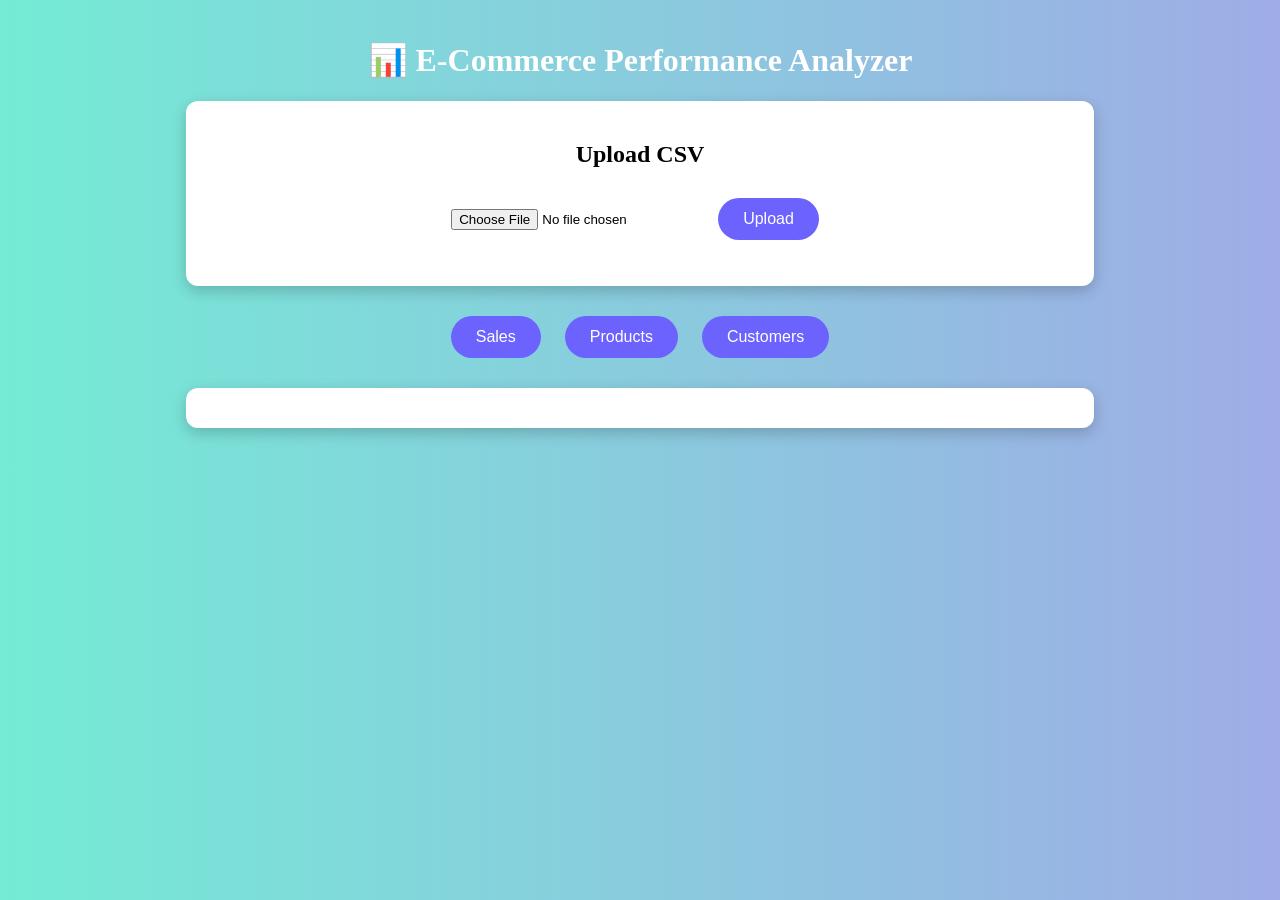
==== templates/index.html @ f98bd9b3 "initial project commit" ====
<!DOCTYPE html>
<html>
<head>
    <title>E-Commerce Analyzer</title>
    <link rel="stylesheet" href="/static/style.css">
</head>
<body>

<div class="container">

    <h1>📊 E-Commerce Performance Analyzer</h1>

    <!-- Upload -->
    <div class="card">
        <h2>Upload CSV</h2>
        <input type="file" id="file">
        <button onclick="uploadFile()">Upload</button>
        <p id="uploadStatus"></p>
    </div>

    <!-- Buttons -->
    <div class="buttons">
        <button onclick="getSales()">Sales</button>
        <button onclick="getProducts()">Products</button>
        <button onclick="getCustomers()">Customers</button>
    </div>

    <!-- Results -->
    <div id="result" class="card"></div>

</div>

<script>

function uploadFile() {
    let file = document.getElementById("file").files[0];

    let formData = new FormData();
    formData.append("file", file);

    fetch('/upload', { method: 'POST', body: formData })
    .then(res => res.json())
    .then(data => {
        document.getElementById("uploadStatus").innerText = data.message || data.error;
    });
}


function getSales() {
    fetch('/sales')
    .then(res => res.json())
    .then(data => {
        if(data.error) return alert(data.error);

        document.getElementById("result").innerHTML = `
            <h2>Sales Dashboard</h2>
            <div class="grid">
                <div class="box">💰 Total Sales<br>₹${data.total_sales}</div>
                <div class="box">🧾 Orders<br>${data.total_orders}</div>
            </div>
            <img src="${data.chart}">
        `;
    });
}


function getProducts() {
    fetch('/products')
    .then(res => res.json())
    .then(data => {
        if(data.error) return alert(data.error);

        let table = "<table><tr><th>Product</th><th>Sales</th></tr>";

        for (let key in data.products) {
            table += `<tr><td>${key}</td><td>₹${data.products[key]}</td></tr>`;
        }

        table += "</table>";

        document.getElementById("result").innerHTML = `
            <h2>Top Products</h2>
            ${table}
            <img src="${data.chart}">
        `;
    });
}


function getCustomers() {
    fetch('/customers')
    .then(res => res.json())
    .then(data => {
        if(data.error) return alert(data.error);

        let table = "<table><tr><th>Customer</th><th>Spending</th></tr>";

        for (let key in data.customers) {
            table += `<tr><td>${key}</td><td>₹${data.customers[key]}</td></tr>`;
        }

        table += "</table>";

        document.getElementById("result").innerHTML = `
            <h2>Top Customers</h2>
            ${table}
            <img src="${data.chart}">
        `;
    });
}

</script>

</body>
</html>
---- static/style.css ----
body {
  font-family: 'Segoe UI';
  background: linear-gradient(to right, #74ebd5, #9face6);
  margin: 0;
}

.container {
  text-align: center;
  padding: 20px;
}

h1 {
  color: white;
}

.card {
  background: white;
  margin: 20px auto;
  padding: 20px;
  width: 70%;
  border-radius: 12px;
  box-shadow: 0 5px 15px rgba(0,0,0,0.2);
}

.buttons {
  margin: 20px;
}

button {
  padding: 12px 25px;
  margin: 10px;
  background: #6c63ff;
  color: white;
  border: none;
  border-radius: 25px;
  cursor: pointer;
  font-size: 16px;
}

button:hover {
  background: #4834d4;
}

.grid {
  display: flex;
  justify-content: space-around;
  margin: 20px 0;
}

.box {
  background: #f1f2f6;
  padding: 20px;
  border-radius: 10px;
  width: 40%;
  font-size: 18px;
}

table {
  width: 100%;
  border-collapse: collapse;
}

table, th, td {
  border: 1px solid #ddd;
}

th {
  background: #6c63ff;
  color: white;
}

td {
  padding: 10px;
}

img {
  width: 100%;
  margin-top: 20px;
}
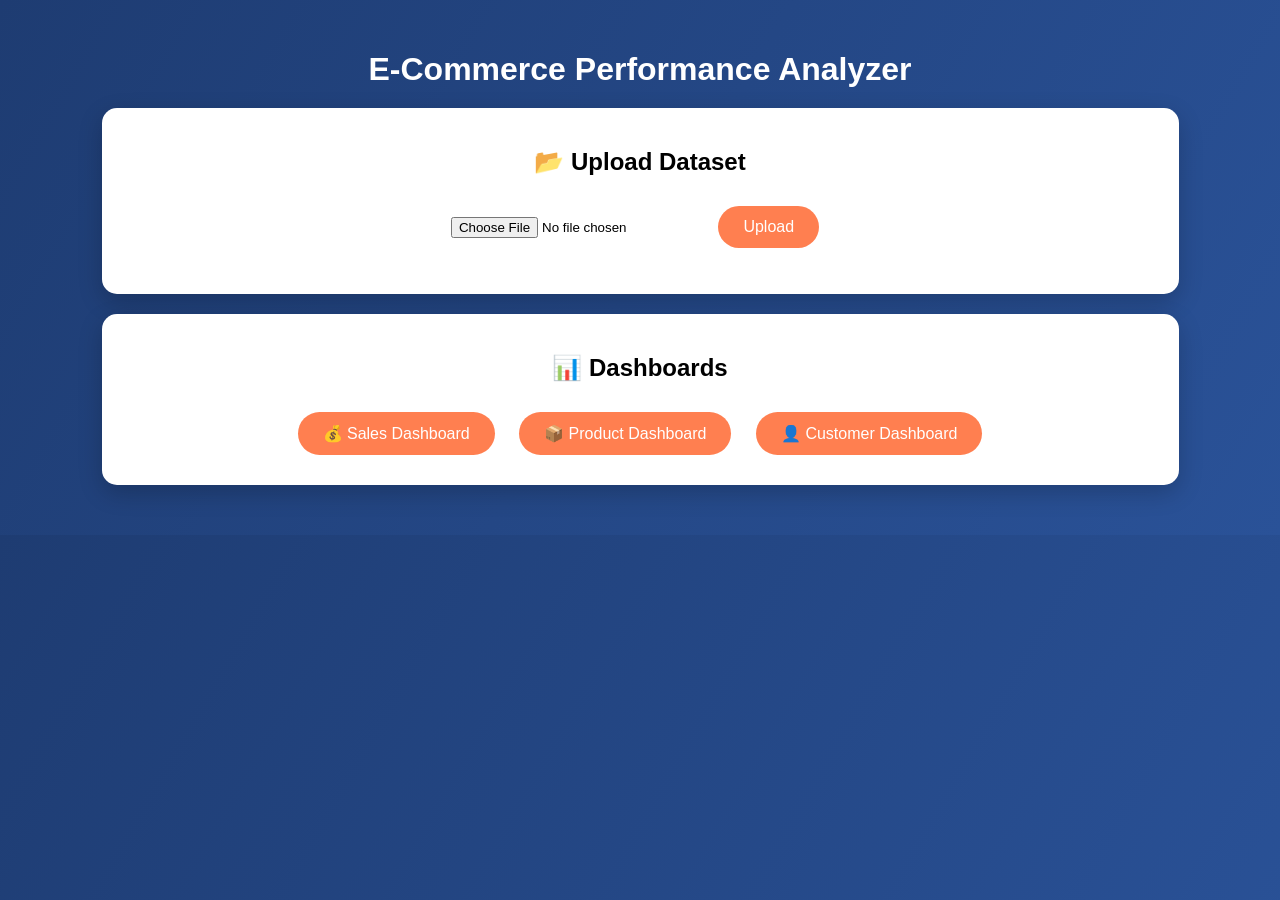
==== commit 732d63bd: "Initial commit - ecommerce analyzer project" ====
--- a/templates/index.html
+++ b/templates/index.html
@@ -8,107 +8,36 @@
 
 <div class="container">
 
-    <h1>📊 E-Commerce Performance Analyzer</h1>
+    <h1> E-Commerce Performance Analyzer</h1>
 
-    <!-- Upload -->
     <div class="card">
-        <h2>Upload CSV</h2>
+        <h2>📂 Upload Dataset</h2>
         <input type="file" id="file">
         <button onclick="uploadFile()">Upload</button>
-        <p id="uploadStatus"></p>
+        <p id="status"></p>
     </div>
 
-    <!-- Buttons -->
-    <div class="buttons">
-        <button onclick="getSales()">Sales</button>
-        <button onclick="getProducts()">Products</button>
-        <button onclick="getCustomers()">Customers</button>
+    <div class="card">
+        <h2>📊 Dashboards</h2>
+        <a href="/sales"><button>💰 Sales Dashboard</button></a>
+        <a href="/products"><button>📦 Product Dashboard</button></a>
+        <a href="/customers"><button>👤 Customer Dashboard</button></a>
     </div>
-
-    <!-- Results -->
-    <div id="result" class="card"></div>
 
 </div>
 
 <script>
-
 function uploadFile() {
     let file = document.getElementById("file").files[0];
-
     let formData = new FormData();
     formData.append("file", file);
 
     fetch('/upload', { method: 'POST', body: formData })
     .then(res => res.json())
     .then(data => {
-        document.getElementById("uploadStatus").innerText = data.message || data.error;
+        document.getElementById("status").innerText = data.message;
     });
 }
-
-
-function getSales() {
-    fetch('/sales')
-    .then(res => res.json())
-    .then(data => {
-        if(data.error) return alert(data.error);
-
-        document.getElementById("result").innerHTML = `
-            <h2>Sales Dashboard</h2>
-            <div class="grid">
-                <div class="box">💰 Total Sales<br>₹${data.total_sales}</div>
-                <div class="box">🧾 Orders<br>${data.total_orders}</div>
-            </div>
-            <img src="${data.chart}">
-        `;
-    });
-}
-
-
-function getProducts() {
-    fetch('/products')
-    .then(res => res.json())
-    .then(data => {
-        if(data.error) return alert(data.error);
-
-        let table = "<table><tr><th>Product</th><th>Sales</th></tr>";
-
-        for (let key in data.products) {
-            table += `<tr><td>${key}</td><td>₹${data.products[key]}</td></tr>`;
-        }
-
-        table += "</table>";
-
-        document.getElementById("result").innerHTML = `
-            <h2>Top Products</h2>
-            ${table}
-            <img src="${data.chart}">
-        `;
-    });
-}
-
-
-function getCustomers() {
-    fetch('/customers')
-    .then(res => res.json())
-    .then(data => {
-        if(data.error) return alert(data.error);
-
-        let table = "<table><tr><th>Customer</th><th>Spending</th></tr>";
-
-        for (let key in data.customers) {
-            table += `<tr><td>${key}</td><td>₹${data.customers[key]}</td></tr>`;
-        }
-
-        table += "</table>";
-
-        document.getElementById("result").innerHTML = `
-            <h2>Top Customers</h2>
-            ${table}
-            <img src="${data.chart}">
-        `;
-    });
-}
-
 </script>
 
 </body>
--- a/static/style.css
+++ b/static/style.css
@@ -1,79 +1,56 @@
 body {
-  font-family: 'Segoe UI';
-  background: linear-gradient(to right, #74ebd5, #9face6);
+  font-family: 'Segoe UI', sans-serif;
   margin: 0;
+  background: linear-gradient(120deg, #1e3c72, #2a5298);
+  color: white;
 }
 
 .container {
+  padding: 30px;
   text-align: center;
-  padding: 20px;
 }
 
 h1 {
-  color: white;
+  margin-bottom: 20px;
 }
 
 .card {
   background: white;
+  color: black;
+  padding: 20px;
   margin: 20px auto;
-  padding: 20px;
-  width: 70%;
-  border-radius: 12px;
-  box-shadow: 0 5px 15px rgba(0,0,0,0.2);
-}
-
-.buttons {
-  margin: 20px;
+  width: 85%;
+  border-radius: 15px;
+  box-shadow: 0px 8px 25px rgba(0,0,0,0.2);
+  overflow-x: auto;
 }
 
 button {
   padding: 12px 25px;
   margin: 10px;
-  background: #6c63ff;
-  color: white;
   border: none;
   border-radius: 25px;
+  background: #ff7f50;
+  color: white;
+  font-size: 16px;
   cursor: pointer;
-  font-size: 16px;
 }
 
 button:hover {
-  background: #4834d4;
+  background: #ff5722;
 }
 
 .grid {
   display: flex;
   justify-content: space-around;
-  margin: 20px 0;
+  flex-wrap: wrap;
 }
 
 .box {
   background: #f1f2f6;
   padding: 20px;
-  border-radius: 10px;
+  border-radius: 12px;
   width: 40%;
+  margin: 10px;
   font-size: 18px;
-}
-
-table {
-  width: 100%;
-  border-collapse: collapse;
-}
-
-table, th, td {
-  border: 1px solid #ddd;
-}
-
-th {
-  background: #6c63ff;
-  color: white;
-}
-
-td {
-  padding: 10px;
-}
-
-img {
-  width: 100%;
-  margin-top: 20px;
 }
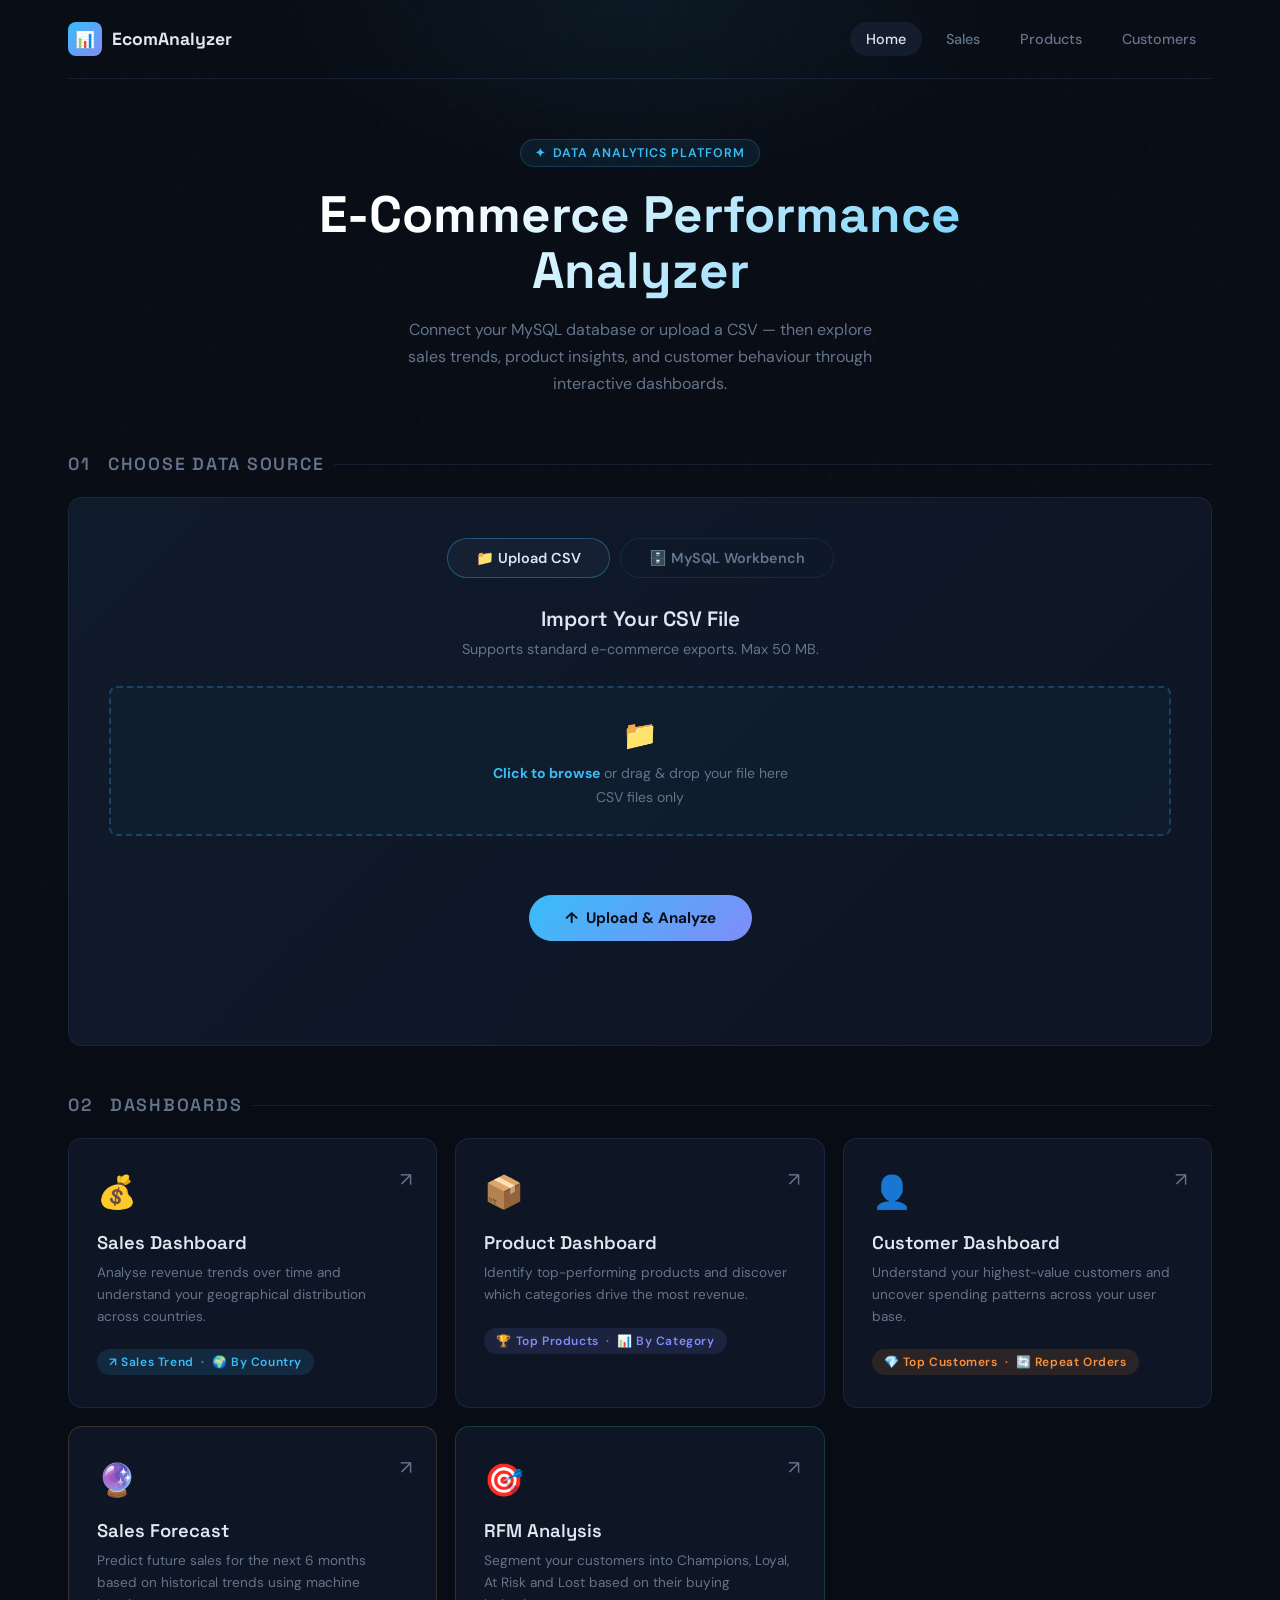
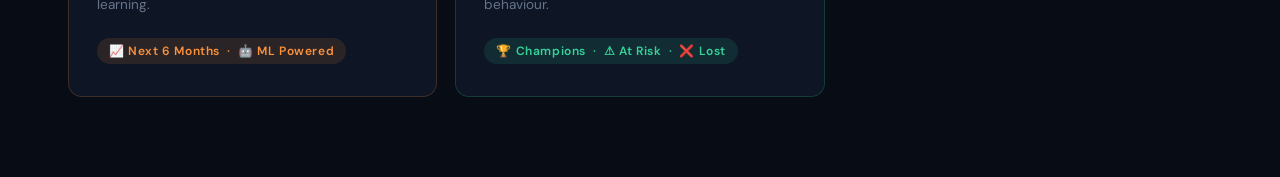
==== commit e849fc43: "latest  commit for ecommerce analyzer" ====
--- a/templates/index.html
+++ b/templates/index.html
@@ -1,43 +1,306 @@
 <!DOCTYPE html>
-<html>
+<html lang="en">
 <head>
-    <title>E-Commerce Analyzer</title>
-    <link rel="stylesheet" href="/static/style.css">
+  <meta charset="UTF-8" />
+  <meta name="viewport" content="width=device-width, initial-scale=1.0" />
+  <title>E-Commerce Performance Analyzer</title>
+  <link rel="stylesheet" href="/static/style.css" />
+  <style>
+    /* ── Source Toggle ── */
+    .source-toggle {
+      display: flex;
+      gap: 10px;
+      justify-content: center;
+      margin-bottom: 28px;
+    }
+    .toggle-btn {
+      padding: 10px 28px;
+      border-radius: 30px;
+      border: 1px solid var(--border);
+      background: transparent;
+      color: var(--muted);
+      font-family: var(--font-body);
+      font-size: .9rem;
+      font-weight: 600;
+      cursor: pointer;
+      transition: all .25s;
+    }
+    .toggle-btn.active {
+      background: var(--surface2);
+      color: var(--text);
+      border-color: rgba(56,189,248,.35);
+    }
+
+    /* ── MySQL form ── */
+    .mysql-form {
+      display: grid;
+      grid-template-columns: 1fr 1fr;
+      gap: 14px;
+      text-align: left;
+      margin-bottom: 20px;
+    }
+    .mysql-form .full { grid-column: 1 / -1; }
+    .mysql-form label {
+      display: block;
+      font-size: .78rem;
+      color: var(--muted);
+      font-weight: 600;
+      letter-spacing: .06em;
+      text-transform: uppercase;
+      margin-bottom: 6px;
+    }
+    .mysql-form input {
+      width: 100%;
+      padding: 11px 14px;
+      background: var(--surface2);
+      border: 1px solid var(--border);
+      border-radius: var(--radius-sm);
+      color: var(--text);
+      font-family: var(--font-body);
+      font-size: .9rem;
+      outline: none;
+      transition: border-color .2s;
+    }
+    .mysql-form input:focus { border-color: var(--accent); }
+    .mysql-form input::placeholder { color: var(--muted); }
+  </style>
 </head>
 <body>
 
-<div class="container">
-
-    <h1> E-Commerce Performance Analyzer</h1>
-
-    <div class="card">
-        <h2>📂 Upload Dataset</h2>
-        <input type="file" id="file">
-        <button onclick="uploadFile()">Upload</button>
-        <p id="status"></p>
-    </div>
-
-    <div class="card">
-        <h2>📊 Dashboards</h2>
-        <a href="/sales"><button>💰 Sales Dashboard</button></a>
-        <a href="/products"><button>📦 Product Dashboard</button></a>
-        <a href="/customers"><button>👤 Customer Dashboard</button></a>
-    </div>
+<div class="glow-top"></div>
+
+<div class="page-wrapper">
+
+  <!-- NAV -->
+  <nav class="topnav">
+    <a href="/" class="brand">
+      <div class="brand-icon">📊</div>
+      EcomAnalyzer
+    </a>
+    <div class="nav-links">
+      <a href="/" class="active">Home</a>
+      <a href="/sales">Sales</a>
+      <a href="/products">Products</a>
+      <a href="/customers">Customers</a>
+    </div>
+  </nav>
+
+  <!-- HERO -->
+  <div class="hero">
+    <div class="eyebrow">
+      <span>✦</span> Data Analytics Platform
+    </div>
+    <h1>E-Commerce Performance<br>Analyzer</h1>
+    <p>Connect your MySQL database or upload a CSV — then explore sales trends, product insights, and customer behaviour through interactive dashboards.</p>
+  </div>
+
+  <!-- DATA SOURCE SECTION -->
+  <p class="section-title">01 &nbsp; Choose Data Source</p>
+
+  <div class="upload-card">
+
+    <!-- Toggle buttons -->
+    <div class="source-toggle">
+      <button class="toggle-btn active" id="btn-csv"   onclick="showSource('csv')">📁 Upload CSV</button>
+      <button class="toggle-btn"        id="btn-mysql" onclick="showSource('mysql')">🗄️ MySQL Workbench</button>
+    </div>
+
+    <!-- ── CSV Panel ── -->
+    <div id="panel-csv">
+      <h2>Import Your CSV File</h2>
+      <p>Supports standard e-commerce exports. Max 50 MB.</p>
+
+      <div class="file-area" id="file-area">
+        <input type="file" id="file" accept=".csv" onchange="showFileName(this)" />
+        <div class="file-area-inner">
+          <div class="file-icon">📁</div>
+          <p><strong>Click to browse</strong> or drag &amp; drop your file here</p>
+          <p style="margin-top:6px;">CSV files only</p>
+        </div>
+      </div>
+      <div id="file-name"></div>
+      <br>
+      <button class="btn-upload" onclick="uploadCSV()">
+        <span>↑</span> Upload &amp; Analyze
+      </button>
+    </div>
+
+    <!-- ── MySQL Panel ── -->
+    <div id="panel-mysql" style="display:none;">
+      <h2>Connect MySQL Database</h2>
+      <p>Enter your MySQL Workbench connection details below.</p>
+
+      <div class="mysql-form">
+        <div>
+          <label>Host</label>
+          <input id="db-host" type="text" placeholder="localhost" value="localhost" />
+        </div>
+        <div>
+          <label>Port</label>
+          <input id="db-port" type="number" placeholder="3306" value="3306" />
+        </div>
+        <div>
+          <label>Username</label>
+          <input id="db-user" type="text" placeholder="root" />
+        </div>
+        <div>
+          <label>Password</label>
+          <input id="db-password" type="password" placeholder="••••••••" />
+        </div>
+        <div>
+          <label>Database Name</label>
+          <input id="db-name" type="text" placeholder="ecommerce_db" />
+        </div>
+        <div>
+          <label>Table Name</label>
+          <input id="db-table" type="text" placeholder="orders" />
+        </div>
+      </div>
+
+      <button class="btn-upload" onclick="connectMySQL()">
+        <span>🔌</span> Connect &amp; Load
+      </button>
+    </div>
+
+    <!-- Shared status message -->
+    <p id="status"></p>
+
+  </div>
+
+  <!-- DASHBOARDS -->
+  <p class="section-title">02 &nbsp; Dashboards</p>
+
+  <div class="dash-grid">
+
+    <a href="/sales" class="dash-card sales">
+      <span class="card-arrow">↗</span>
+      <span class="card-icon">💰</span>
+      <h3>Sales Dashboard</h3>
+      <p>Analyse revenue trends over time and understand your geographical distribution across countries.</p>
+      <span class="card-tag">↗ Sales Trend &nbsp;·&nbsp; 🌍 By Country</span>
+    </a>
+
+    <a href="/products" class="dash-card products">
+      <span class="card-arrow">↗</span>
+      <span class="card-icon">📦</span>
+      <h3>Product Dashboard</h3>
+      <p>Identify top-performing products and discover which categories drive the most revenue.</p>
+      <span class="card-tag">🏆 Top Products &nbsp;·&nbsp; 📊 By Category</span>
+    </a>
+
+    <a href="/customers" class="dash-card customers">
+      <span class="card-arrow">↗</span>
+      <span class="card-icon">👤</span>
+      <h3>Customer Dashboard</h3>
+      <p>Understand your highest-value customers and uncover spending patterns across your user base.</p>
+      <span class="card-tag">💎 Top Customers &nbsp;·&nbsp; 🔄 Repeat Orders</span>
+    </a>
+
+    <a href="/forecast" class="dash-card" style="border-color:rgba(251,146,60,.2);">
+      <span class="card-arrow">↗</span>
+      <span class="card-icon">🔮</span>
+      <h3>Sales Forecast</h3>
+      <p>Predict future sales for the next 6 months based on historical trends using machine learning.</p>
+      <span class="card-tag" style="background:rgba(251,146,60,.12);color:#fb923c;">
+        📈 Next 6 Months &nbsp;·&nbsp; 🤖 ML Powered
+      </span>
+    </a>
+
+    <a href="/rfm" class="dash-card" style="border-color:rgba(52,211,153,.2);">
+      <span class="card-arrow">↗</span>
+      <span class="card-icon">🎯</span>
+      <h3>RFM Analysis</h3>
+      <p>Segment your customers into Champions, Loyal, At Risk and Lost based on their buying behaviour.</p>
+      <span class="card-tag" style="background:rgba(52,211,153,.12);color:#34d399;">
+        🏆 Champions &nbsp;·&nbsp; ⚠ At Risk &nbsp;·&nbsp; ❌ Lost
+      </span>
+    </a>
+
+  </div>
 
 </div>
 
 <script>
-function uploadFile() {
-    let file = document.getElementById("file").files[0];
-    let formData = new FormData();
-    formData.append("file", file);
-
-    fetch('/upload', { method: 'POST', body: formData })
-    .then(res => res.json())
-    .then(data => {
-        document.getElementById("status").innerText = data.message;
-    });
-}
+  /* ── Toggle between CSV and MySQL panels ── */
+  function showSource(source) {
+    const isCSV = source === 'csv';
+    document.getElementById('panel-csv').style.display   = isCSV ? 'block' : 'none';
+    document.getElementById('panel-mysql').style.display = isCSV ? 'none'  : 'block';
+    document.getElementById('btn-csv').classList.toggle('active',   isCSV);
+    document.getElementById('btn-mysql').classList.toggle('active', !isCSV);
+    document.getElementById('status').textContent = '';
+  }
+
+  /* ── CSV upload (unchanged logic) ── */
+  function showFileName(input) {
+    const el = document.getElementById('file-name');
+    if (input.files && input.files[0]) {
+      el.textContent = '✔ ' + input.files[0].name + ' selected';
+    }
+  }
+
+  async function uploadCSV() {
+    const file   = document.getElementById('file').files[0];
+    const status = document.getElementById('status');
+
+    if (!file) {
+      status.style.color = '#fb923c';
+      status.textContent = '⚠ Please select a CSV file first.';
+      return;
+    }
+
+    status.style.color   = '#64748b';
+    status.textContent   = '⏳ Uploading…';
+
+    const formData = new FormData();
+    formData.append('file', file);
+
+    try {
+      const res  = await fetch('/upload', { method: 'POST', body: formData });
+      const data = await res.json();
+      status.style.color = '#34d399';
+      status.textContent = data.message;
+    } catch (e) {
+      status.style.color = '#f87171';
+      status.textContent = '✖ Upload failed. Please try again.';
+    }
+  }
+
+  /* ── MySQL connect ── */
+  async function connectMySQL() {
+    const status = document.getElementById('status');
+    status.style.color = '#64748b';
+    status.textContent = '⏳ Connecting to MySQL…';
+
+    const payload = {
+      host:     document.getElementById('db-host').value,
+      port:     document.getElementById('db-port').value,
+      user:     document.getElementById('db-user').value,
+      password: document.getElementById('db-password').value,
+      database: document.getElementById('db-name').value,
+      table:    document.getElementById('db-table').value,
+    };
+
+    try {
+      const res  = await fetch('/connect_mysql', {
+        method: 'POST',
+        headers: { 'Content-Type': 'application/json' },
+        body: JSON.stringify(payload)
+      });
+      const data = await res.json();
+      status.style.color = data.message.startsWith('✅') ? '#34d399' : '#f87171';
+      status.textContent = data.message;
+    } catch (e) {
+      status.style.color = '#f87171';
+      status.textContent = '✖ Connection failed. Please check your details.';
+    }
+  }
+
+  /* ── Drag-and-drop highlight ── */
+  const area = document.getElementById('file-area');
+  area.addEventListener('dragover',  e => { e.preventDefault(); area.style.borderColor = 'var(--accent)'; });
+  area.addEventListener('dragleave', () => { area.style.borderColor = ''; });
+  area.addEventListener('drop',      () => { area.style.borderColor = ''; });
 </script>
 
 </body>
--- a/static/style.css
+++ b/static/style.css
@@ -1,56 +1,466 @@
+@import url('https://fonts.googleapis.com/css2?family=DM+Sans:wght@300;400;500;600;700&family=Space+Grotesk:wght@400;500;600;700&display=swap');
+
+/* ─── RESET & BASE ─────────────────────────── */
+*, *::before, *::after { box-sizing: border-box; margin: 0; padding: 0; }
+
+:root {
+  --bg:        #080c14;
+  --surface:   #0e1524;
+  --surface2:  #141d2e;
+  --border:    rgba(100,160,255,.12);
+  --accent:    #38bdf8;
+  --accent2:   #818cf8;
+  --accent3:   #fb923c;
+  --text:      #e2e8f0;
+  --muted:     #64748b;
+  --success:   #34d399;
+  --font-head: 'Space Grotesk', sans-serif;
+  --font-body: 'DM Sans', sans-serif;
+  --radius:    14px;
+  --radius-sm: 8px;
+  --shadow:    0 20px 60px rgba(0,0,0,.5);
+}
+
+html { scroll-behavior: smooth; }
+
 body {
-  font-family: 'Segoe UI', sans-serif;
-  margin: 0;
-  background: linear-gradient(120deg, #1e3c72, #2a5298);
-  color: white;
-}
-
-.container {
-  padding: 30px;
+  font-family: var(--font-body);
+  background: var(--bg);
+  color: var(--text);
+  min-height: 100vh;
+  overflow-x: hidden;
+}
+
+/* ─── NOISE OVERLAY ─────────────────────────── */
+body::before {
+  content: '';
+  position: fixed;
+  inset: 0;
+  background-image: url("data:image/svg+xml,%3Csvg viewBox='0 0 200 200' xmlns='http://www.w3.org/2000/svg'%3E%3Cfilter id='n'%3E%3CfeTurbulence type='fractalNoise' baseFrequency='.65' numOctaves='3' stitchTiles='stitch'/%3E%3C/filter%3E%3Crect width='100%25' height='100%25' filter='url(%23n)' opacity='.04'/%3E%3C/svg%3E");
+  pointer-events: none;
+  z-index: 0;
+  opacity: .5;
+}
+
+/* ─── AMBIENT GLOW ─────────────────────────── */
+.glow-top {
+  position: fixed;
+  top: -200px; left: 50%;
+  transform: translateX(-50%);
+  width: 800px; height: 400px;
+  background: radial-gradient(ellipse, rgba(56,189,248,.07) 0%, transparent 70%);
+  pointer-events: none;
+  z-index: 0;
+}
+
+/* ─── LAYOUT ─────────────────────────── */
+.page-wrapper {
+  position: relative;
+  z-index: 1;
+  max-width: 1200px;
+  margin: 0 auto;
+  padding: 0 28px 80px;
+}
+
+/* ─── TOP NAV ─────────────────────────── */
+.topnav {
+  display: flex;
+  align-items: center;
+  justify-content: space-between;
+  padding: 22px 0;
+  border-bottom: 1px solid var(--border);
+  margin-bottom: 60px;
+}
+
+.brand {
+  display: flex;
+  align-items: center;
+  gap: 10px;
+  font-family: var(--font-head);
+  font-weight: 700;
+  font-size: 1.1rem;
+  color: var(--text);
+  text-decoration: none;
+}
+
+.brand-icon {
+  width: 34px; height: 34px;
+  background: linear-gradient(135deg, var(--accent), var(--accent2));
+  border-radius: 8px;
+  display: grid;
+  place-items: center;
+  font-size: 16px;
+}
+
+.nav-links { display: flex; gap: 8px; }
+
+.nav-links a {
+  color: var(--muted);
+  text-decoration: none;
+  font-size: .9rem;
+  font-weight: 500;
+  padding: 8px 16px;
+  border-radius: 30px;
+  transition: all .25s;
+}
+
+.nav-links a:hover,
+.nav-links a.active {
+  color: var(--text);
+  background: var(--surface2);
+}
+
+/* ─── PAGE HERO ─────────────────────────── */
+.hero {
   text-align: center;
-}
-
-h1 {
+  margin-bottom: 56px;
+}
+
+.hero .eyebrow {
+  display: inline-flex;
+  align-items: center;
+  gap: 7px;
+  background: rgba(56,189,248,.08);
+  border: 1px solid rgba(56,189,248,.2);
+  color: var(--accent);
+  font-size: .78rem;
+  font-weight: 600;
+  letter-spacing: .08em;
+  text-transform: uppercase;
+  padding: 5px 14px;
+  border-radius: 30px;
   margin-bottom: 20px;
 }
 
-.card {
-  background: white;
-  color: black;
-  padding: 20px;
-  margin: 20px auto;
-  width: 85%;
-  border-radius: 15px;
-  box-shadow: 0px 8px 25px rgba(0,0,0,0.2);
+.hero h1 {
+  font-family: var(--font-head);
+  font-size: clamp(2rem, 5vw, 3.2rem);
+  font-weight: 700;
+  line-height: 1.1;
+  background: linear-gradient(135deg, #fff 30%, var(--accent) 100%);
+  -webkit-background-clip: text;
+  -webkit-text-fill-color: transparent;
+  background-clip: text;
+  margin-bottom: 16px;
+}
+
+.hero p {
+  color: var(--muted);
+  font-size: 1rem;
+  max-width: 500px;
+  margin: 0 auto;
+  line-height: 1.7;
+}
+
+/* ─── SECTION HEADING ─────────────────────────── */
+.section-title {
+  font-family: var(--font-head);
+  font-size: 1.1rem;
+  font-weight: 600;
+  color: var(--muted);
+  text-transform: uppercase;
+  letter-spacing: .1em;
+  margin-bottom: 22px;
+  display: flex;
+  align-items: center;
+  gap: 10px;
+}
+.section-title::after {
+  content: '';
+  flex: 1;
+  height: 1px;
+  background: var(--border);
+}
+
+/* ─── UPLOAD CARD ─────────────────────────── */
+.upload-card {
+  background: var(--surface);
+  border: 1px solid var(--border);
+  border-radius: var(--radius);
+  padding: 40px;
+  text-align: center;
+  margin-bottom: 48px;
+  position: relative;
+  overflow: hidden;
+  transition: border-color .3s;
+}
+.upload-card::before {
+  content: '';
+  position: absolute;
+  inset: 0;
+  background: linear-gradient(135deg, rgba(56,189,248,.03), transparent);
+  pointer-events: none;
+}
+.upload-card:hover { border-color: rgba(56,189,248,.3); }
+
+.upload-icon {
+  font-size: 2.5rem;
+  margin-bottom: 16px;
+  display: block;
+}
+
+.upload-card h2 {
+  font-family: var(--font-head);
+  font-size: 1.3rem;
+  font-weight: 600;
+  margin-bottom: 8px;
+}
+
+.upload-card p {
+  color: var(--muted);
+  font-size: .9rem;
+  margin-bottom: 28px;
+}
+
+/* File input area */
+.file-area {
+  border: 2px dashed rgba(56,189,248,.25);
+  border-radius: var(--radius-sm);
+  padding: 28px 20px;
+  cursor: pointer;
+  transition: all .25s;
+  position: relative;
+  margin-bottom: 20px;
+  background: rgba(56,189,248,.03);
+}
+.file-area:hover {
+  border-color: var(--accent);
+  background: rgba(56,189,248,.06);
+}
+.file-area input[type="file"] {
+  position: absolute;
+  inset: 0;
+  opacity: 0;
+  cursor: pointer;
+  width: 100%;
+}
+.file-area-inner { pointer-events: none; }
+.file-area-inner .file-icon { font-size: 1.8rem; margin-bottom: 10px; }
+.file-area-inner p { color: var(--muted); font-size: .88rem; margin: 0; }
+.file-area-inner p strong { color: var(--accent); }
+#file-name {
+  margin-top: 12px;
+  color: var(--success);
+  font-size: .85rem;
+  min-height: 18px;
+}
+
+/* Upload button */
+.btn-upload {
+  padding: 13px 36px;
+  background: linear-gradient(135deg, var(--accent), var(--accent2));
+  border: none;
+  border-radius: 30px;
+  color: #080c14;
+  font-family: var(--font-body);
+  font-weight: 700;
+  font-size: .95rem;
+  cursor: pointer;
+  transition: all .25s;
+  display: inline-flex;
+  align-items: center;
+  gap: 8px;
+}
+.btn-upload:hover {
+  transform: translateY(-2px);
+  box-shadow: 0 8px 30px rgba(56,189,248,.35);
+}
+.btn-upload:active { transform: translateY(0); }
+
+#status {
+  margin-top: 16px;
+  font-size: .88rem;
+  min-height: 20px;
+  color: var(--success);
+  font-weight: 500;
+}
+
+/* ─── DASHBOARD CARDS ─────────────────────────── */
+.dash-grid {
+  display: grid;
+  grid-template-columns: repeat(3, 1fr);
+  gap: 18px;
+}
+
+.dash-card {
+  background: var(--surface);
+  border: 1px solid var(--border);
+  border-radius: var(--radius);
+  padding: 32px 28px;
+  text-decoration: none;
+  color: var(--text);
+  position: relative;
+  overflow: hidden;
+  transition: all .3s;
+  display: block;
+  cursor: pointer;
+}
+.dash-card::before {
+  content: '';
+  position: absolute;
+  inset: 0;
+  opacity: 0;
+  transition: opacity .3s;
+}
+.dash-card.sales::before    { background: linear-gradient(135deg, rgba(56,189,248,.08), transparent); }
+.dash-card.products::before { background: linear-gradient(135deg, rgba(129,140,248,.08), transparent); }
+.dash-card.customers::before{ background: linear-gradient(135deg, rgba(251,146,60,.08), transparent); }
+
+.dash-card:hover { transform: translateY(-4px); border-color: rgba(255,255,255,.15); }
+.dash-card:hover::before { opacity: 1; }
+
+.dash-card .card-icon {
+  font-size: 2rem;
+  margin-bottom: 18px;
+  display: block;
+}
+
+.dash-card h3 {
+  font-family: var(--font-head);
+  font-size: 1.15rem;
+  font-weight: 600;
+  margin-bottom: 8px;
+}
+
+.dash-card p {
+  color: var(--muted);
+  font-size: .85rem;
+  line-height: 1.6;
+  margin-bottom: 22px;
+}
+
+.card-tag {
+  display: inline-flex;
+  align-items: center;
+  gap: 5px;
+  font-size: .75rem;
+  font-weight: 600;
+  letter-spacing: .05em;
+  padding: 5px 12px;
+  border-radius: 20px;
+}
+.sales .card-tag    { background: rgba(56,189,248,.12); color: var(--accent); }
+.products .card-tag { background: rgba(129,140,248,.12); color: var(--accent2); }
+.customers .card-tag{ background: rgba(251,146,60,.12);  color: var(--accent3); }
+
+.card-arrow {
+  position: absolute;
+  top: 28px; right: 24px;
+  font-size: 1.2rem;
+  color: var(--muted);
+  transition: all .25s;
+}
+.dash-card:hover .card-arrow {
+  color: var(--text);
+  transform: translate(3px, -3px);
+}
+
+/* ─── DASHBOARD PAGES ─────────────────────────── */
+.db-header {
+  display: flex;
+  align-items: center;
+  gap: 16px;
+  margin-bottom: 48px;
+}
+
+.db-header a.back {
+  width: 38px; height: 38px;
+  border: 1px solid var(--border);
+  border-radius: 10px;
+  display: grid;
+  place-items: center;
+  color: var(--muted);
+  text-decoration: none;
+  font-size: 1.1rem;
+  transition: all .2s;
+  flex-shrink: 0;
+}
+.db-header a.back:hover { border-color: var(--accent); color: var(--accent); }
+
+.db-header h1 {
+  font-family: var(--font-head);
+  font-size: 1.8rem;
+  font-weight: 700;
+  background: linear-gradient(135deg, #fff 40%, var(--accent) 100%);
+  -webkit-background-clip: text;
+  -webkit-text-fill-color: transparent;
+  background-clip: text;
+}
+
+/* Stat row */
+.stat-row {
+  display: grid;
+  grid-template-columns: repeat(auto-fill, minmax(180px, 1fr));
+  gap: 14px;
+  margin-bottom: 32px;
+}
+
+.stat-box {
+  background: var(--surface);
+  border: 1px solid var(--border);
+  border-radius: var(--radius-sm);
+  padding: 22px 20px;
+}
+
+.stat-box .label {
+  font-size: .78rem;
+  color: var(--muted);
+  font-weight: 600;
+  letter-spacing: .06em;
+  text-transform: uppercase;
+  margin-bottom: 10px;
+}
+
+.stat-box .value {
+  font-family: var(--font-head);
+  font-size: 1.75rem;
+  font-weight: 700;
+  color: var(--accent);
+}
+
+/* Chart card */
+.chart-card {
+  background: var(--surface);
+  border: 1px solid var(--border);
+  border-radius: var(--radius);
+  padding: 28px 24px;
+  margin-bottom: 20px;
   overflow-x: auto;
 }
 
-button {
-  padding: 12px 25px;
-  margin: 10px;
-  border: none;
-  border-radius: 25px;
-  background: #ff7f50;
-  color: white;
-  font-size: 16px;
-  cursor: pointer;
-}
-
-button:hover {
-  background: #ff5722;
-}
-
-.grid {
+.chart-card h2 {
+  font-family: var(--font-head);
+  font-size: 1rem;
+  font-weight: 600;
+  color: var(--muted);
+  margin-bottom: 22px;
+  text-transform: uppercase;
+  letter-spacing: .07em;
+}
+
+/* ─── ERROR ─────────────────────────── */
+.error-page {
   display: flex;
-  justify-content: space-around;
-  flex-wrap: wrap;
-}
-
-.box {
-  background: #f1f2f6;
-  padding: 20px;
-  border-radius: 12px;
-  width: 40%;
-  margin: 10px;
-  font-size: 18px;
+  flex-direction: column;
+  align-items: center;
+  justify-content: center;
+  min-height: 60vh;
+  text-align: center;
+  gap: 16px;
+}
+.error-page .err-icon { font-size: 3rem; }
+.error-page h2 { font-family: var(--font-head); font-size: 1.5rem; }
+.error-page p { color: var(--muted); }
+.error-page a { color: var(--accent); text-decoration: none; font-weight: 600; }
+
+/* ─── RESPONSIVE ─────────────────────────── */
+@media (max-width: 768px) {
+  .dash-grid { grid-template-columns: 1fr; }
+  .topnav { flex-direction: column; gap: 14px; }
+  .hero h1 { font-size: 1.8rem; }
+}
+
+/* ─── PLOTLY FIX ─────────────────────────── */
+.js-plotly-plot .plotly .main-svg {
+  background: transparent !important;
 }
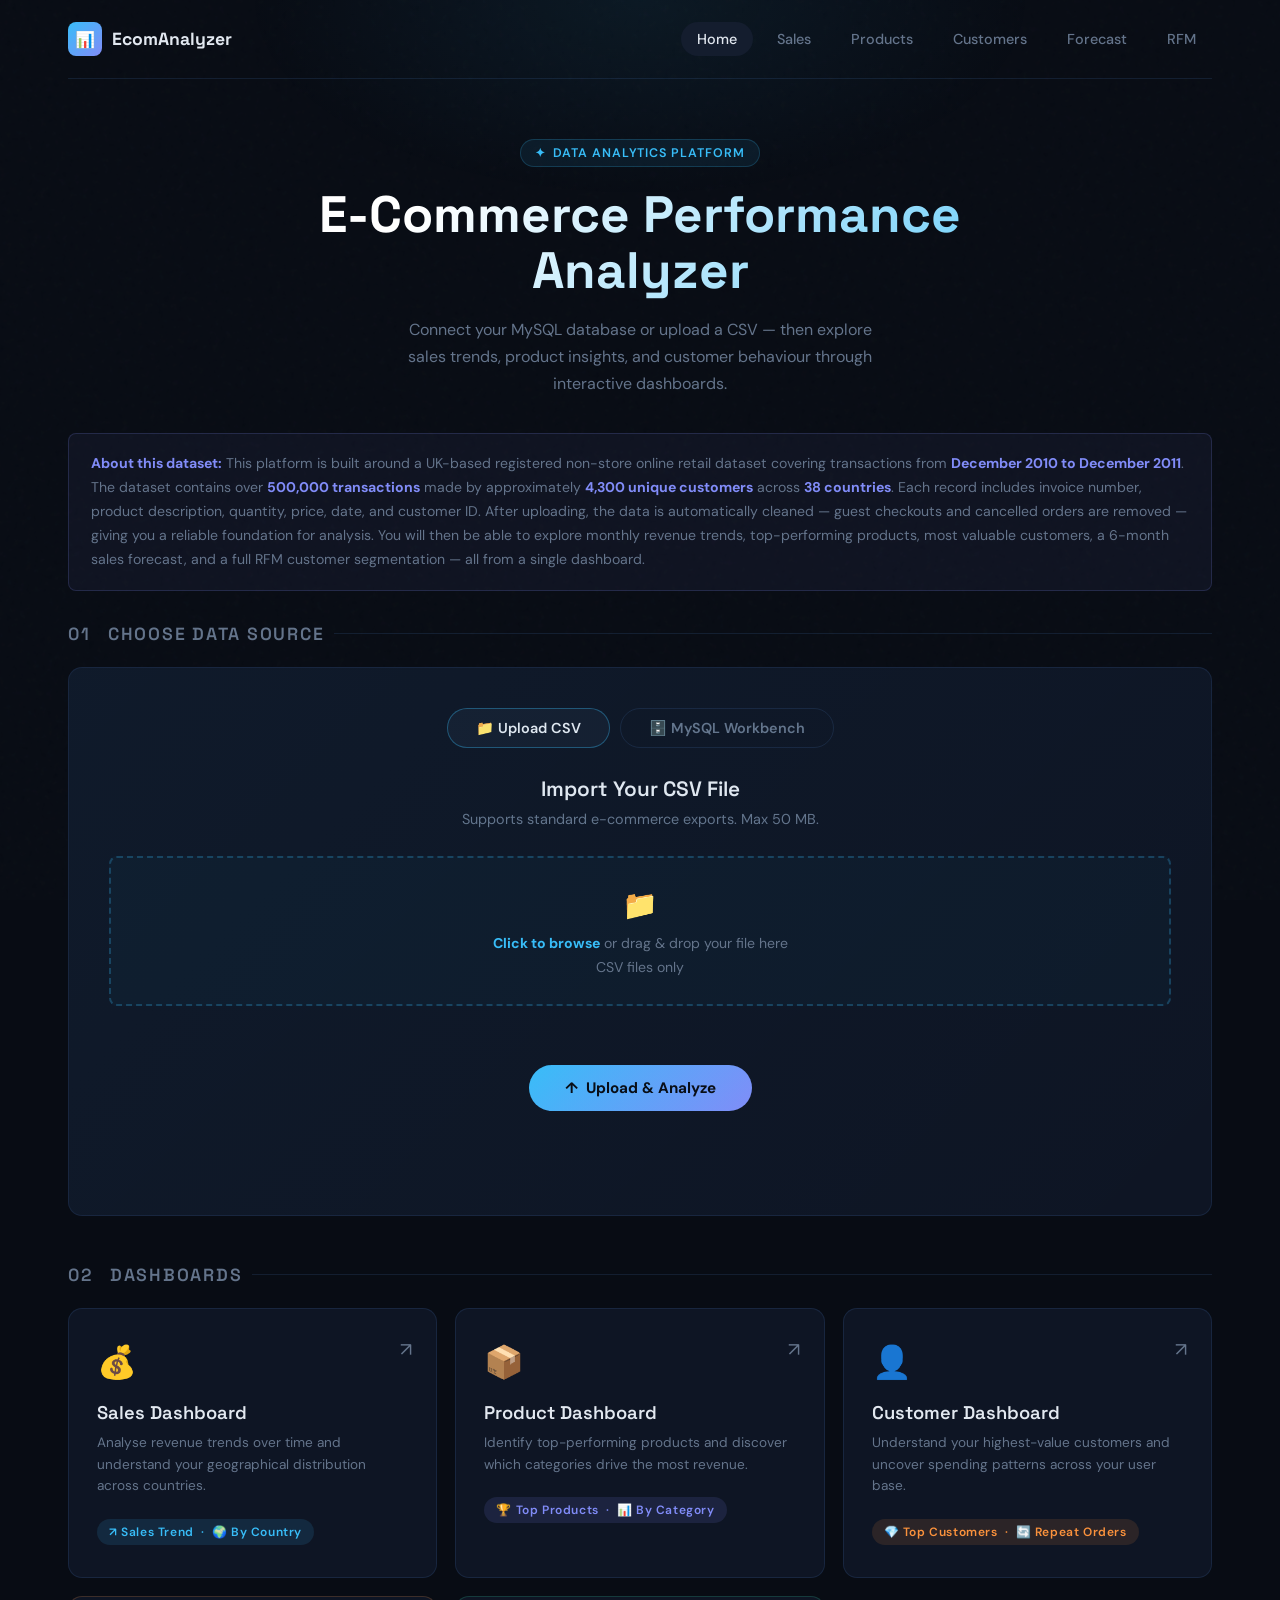
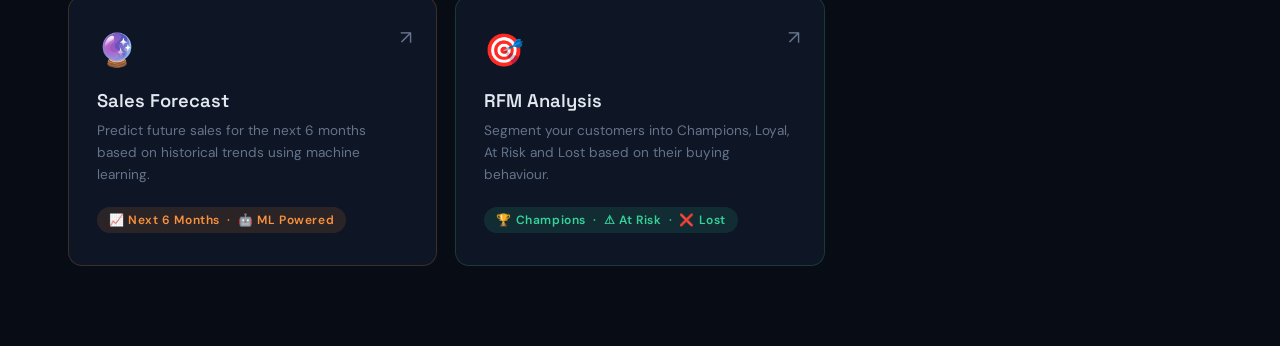
==== commit 83492233: "first commit" ====
--- a/templates/index.html
+++ b/templates/index.html
@@ -82,6 +82,8 @@
       <a href="/sales">Sales</a>
       <a href="/products">Products</a>
       <a href="/customers">Customers</a>
+      <a href="/forecast">Forecast</a>
+      <a href="/rfm">RFM</a>
     </div>
   </nav>
 
@@ -92,6 +94,13 @@
     </div>
     <h1>E-Commerce Performance<br>Analyzer</h1>
     <p>Connect your MySQL database or upload a CSV — then explore sales trends, product insights, and customer behaviour through interactive dashboards.</p>
+  </div>
+
+  <!-- DATASET INFO -->
+  <div class="dataset-info">
+    <p>
+      <strong>About this dataset:</strong> This platform is built around a UK-based registered non-store online retail dataset covering transactions from <strong>December 2010 to December 2011</strong>. The dataset contains over <strong>500,000 transactions</strong> made by approximately <strong>4,300 unique customers</strong> across <strong>38 countries</strong>. Each record includes invoice number, product description, quantity, price, date, and customer ID. After uploading, the data is automatically cleaned — guest checkouts and cancelled orders are removed — giving you a reliable foundation for analysis. You will then be able to explore monthly revenue trends, top-performing products, most valuable customers, a 6-month sales forecast, and a full RFM customer segmentation — all from a single dashboard.
+    </p>
   </div>
 
   <!-- DATA SOURCE SECTION -->
@@ -221,7 +230,6 @@
 </div>
 
 <script>
-  /* ── Toggle between CSV and MySQL panels ── */
   function showSource(source) {
     const isCSV = source === 'csv';
     document.getElementById('panel-csv').style.display   = isCSV ? 'block' : 'none';
@@ -231,7 +239,6 @@
     document.getElementById('status').textContent = '';
   }
 
-  /* ── CSV upload (unchanged logic) ── */
   function showFileName(input) {
     const el = document.getElementById('file-name');
     if (input.files && input.files[0]) {
@@ -249,8 +256,8 @@
       return;
     }
 
-    status.style.color   = '#64748b';
-    status.textContent   = '⏳ Uploading…';
+    status.style.color = '#64748b';
+    status.textContent = '⏳ Uploading…';
 
     const formData = new FormData();
     formData.append('file', file);
@@ -266,7 +273,6 @@
     }
   }
 
-  /* ── MySQL connect ── */
   async function connectMySQL() {
     const status = document.getElementById('status');
     status.style.color = '#64748b';
@@ -296,7 +302,6 @@
     }
   }
 
-  /* ── Drag-and-drop highlight ── */
   const area = document.getElementById('file-area');
   area.addEventListener('dragover',  e => { e.preventDefault(); area.style.borderColor = 'var(--accent)'; });
   area.addEventListener('dragleave', () => { area.style.borderColor = ''; });
--- a/static/style.css
+++ b/static/style.css
@@ -416,6 +416,16 @@
   font-size: 1.75rem;
   font-weight: 700;
   color: var(--accent);
+  margin-bottom: 8px;
+}
+
+/* ── KPI description text under value ── */
+.stat-box .kpi-desc {
+  font-size: .78rem;
+  color: var(--muted);
+  line-height: 1.5;
+  margin-top: 6px;
+  font-style: italic;
 }
 
 /* Chart card */
@@ -438,6 +448,65 @@
   letter-spacing: .07em;
 }
 
+/* ── Chart description ── */
+.chart-desc {
+  font-size: .85rem;
+  color: var(--muted);
+  font-style: italic;
+  margin-bottom: 24px;
+  line-height: 1.6;
+  padding-left: 2px;
+}
+
+/* ── Chart summary box ── */
+.chart-summary {
+  background: rgba(56,189,248,.05);
+  border: 1px solid rgba(56,189,248,.15);
+  border-left: 3px solid var(--accent);
+  border-radius: var(--radius-sm);
+  padding: 16px 18px;
+  margin-top: 16px;
+  margin-bottom: 8px;
+}
+
+.chart-summary .summary-title {
+  font-size: .75rem;
+  font-weight: 700;
+  letter-spacing: .08em;
+  text-transform: uppercase;
+  color: var(--accent);
+  margin-bottom: 8px;
+}
+
+.chart-summary p {
+  font-size: .88rem;
+  color: var(--text);
+  line-height: 1.7;
+  margin: 0;
+}
+
+/* ── Dataset info box ── */
+.dataset-info {
+  background: rgba(129,140,248,.06);
+  border: 1px solid rgba(129,140,248,.18);
+  border-radius: var(--radius-sm);
+  padding: 18px 22px;
+  margin-top: -20px;
+  margin-bottom: 32px;
+  text-align: left;
+}
+
+.dataset-info p {
+  font-size: .88rem;
+  color: var(--muted);
+  line-height: 1.7;
+  margin: 0;
+}
+
+.dataset-info p strong {
+  color: var(--accent2);
+}
+
 /* ─── ERROR ─────────────────────────── */
 .error-page {
   display: flex;
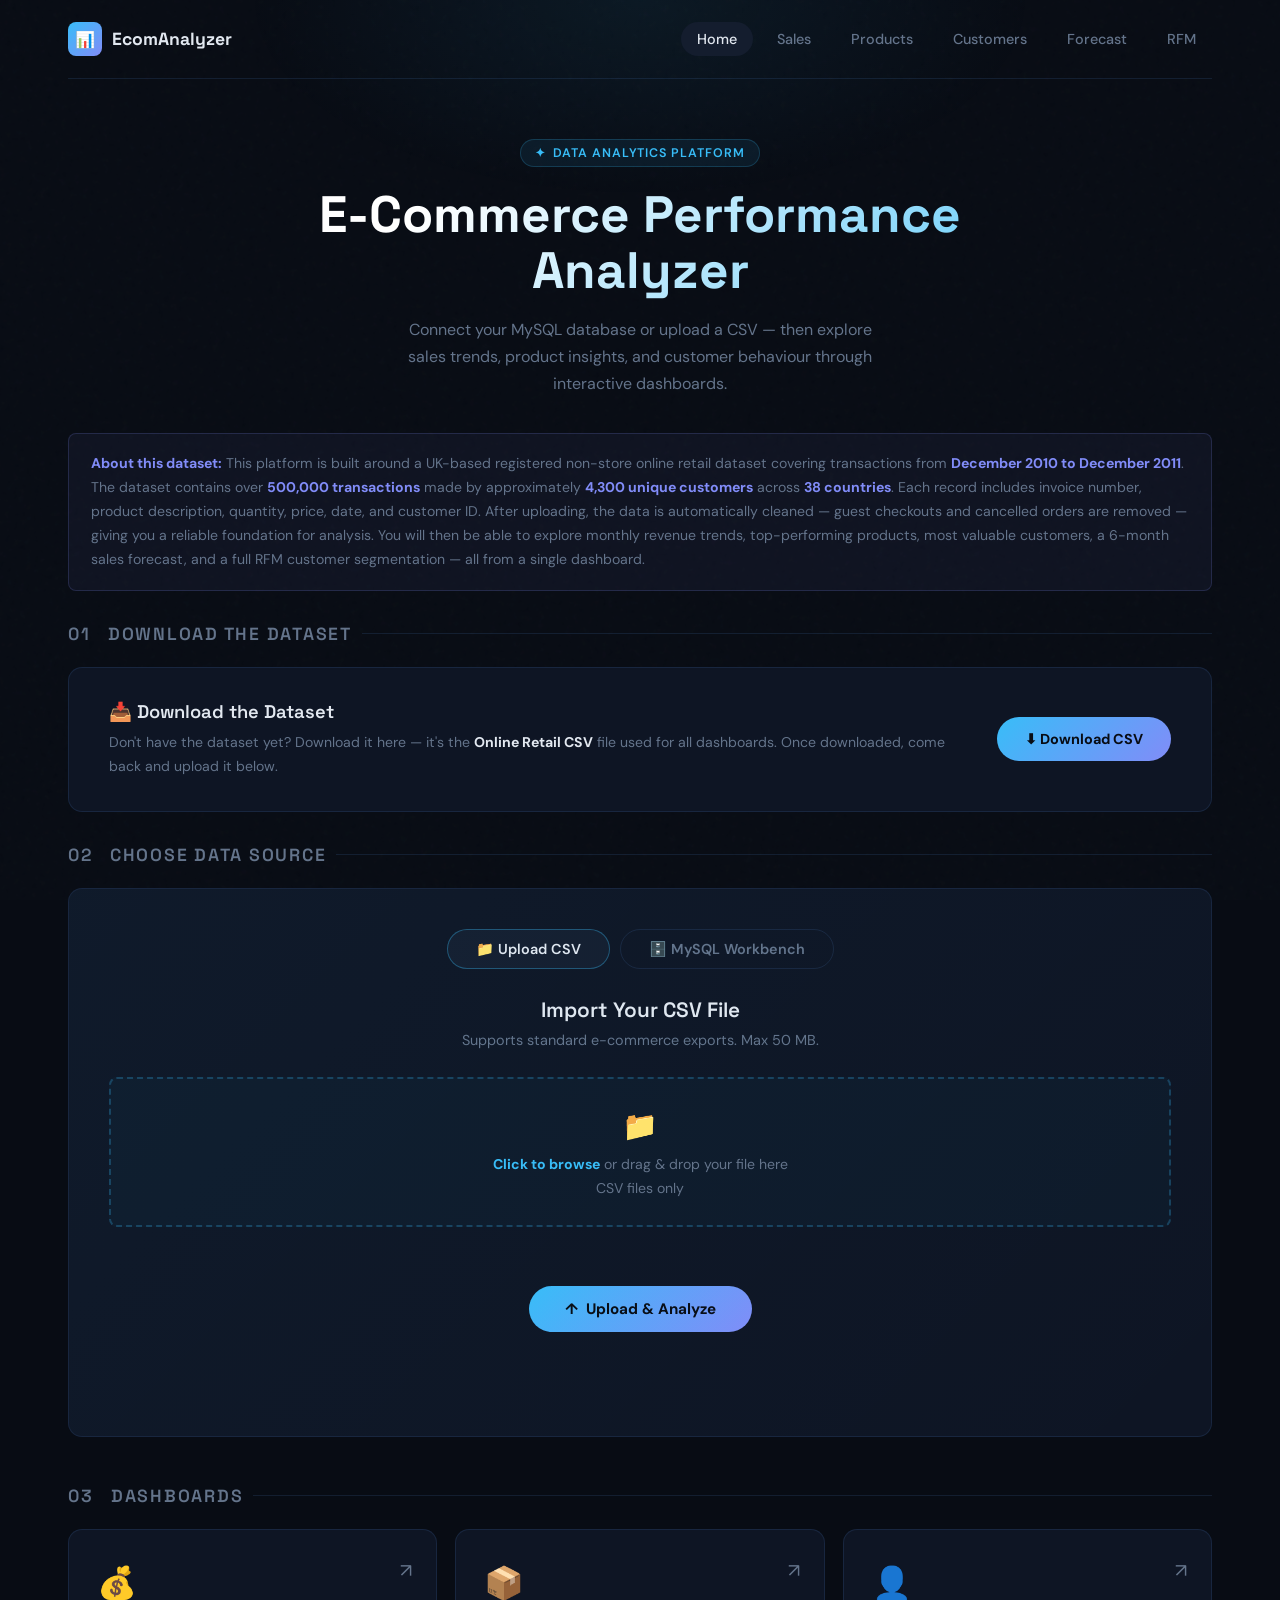
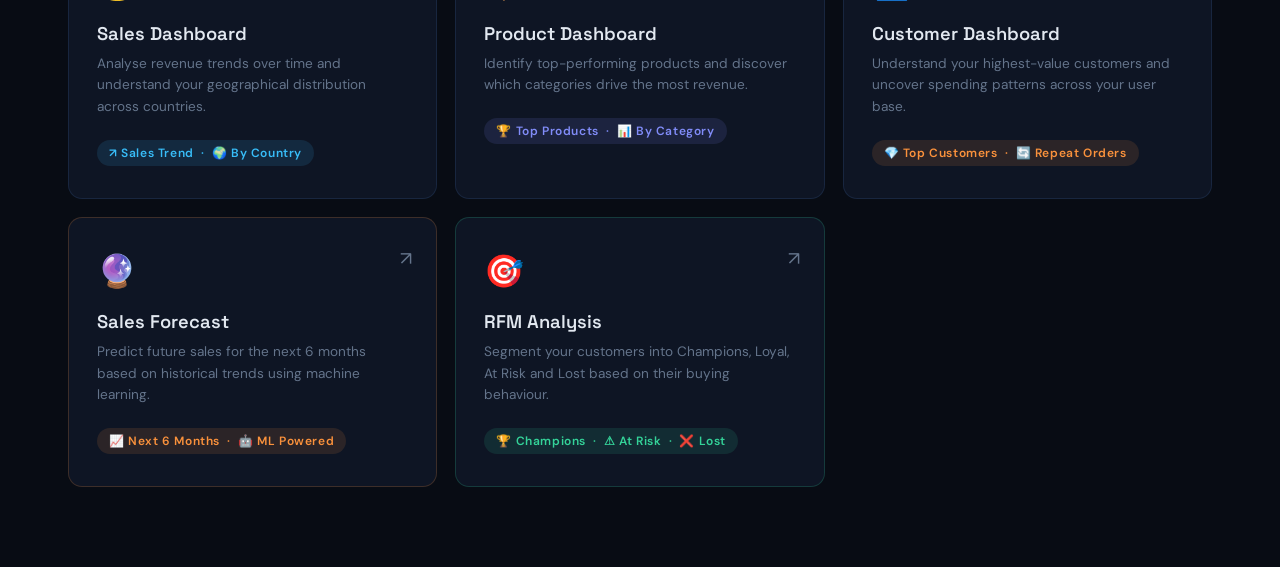
==== commit a2afd132: "add dataset download feature" ====
--- a/templates/index.html
+++ b/templates/index.html
@@ -103,8 +103,40 @@
     </p>
   </div>
 
+  <!-- DOWNLOAD DATASET SECTION -->
+  <p class="section-title">01 &nbsp; Download the Dataset</p>
+
+  <div style="background:var(--surface);border:1px solid var(--border);border-radius:var(--radius);
+              padding:32px 40px;margin-bottom:32px;display:flex;align-items:center;
+              justify-content:space-between;gap:24px;">
+
+    <div>
+      <h2 style="font-family:var(--font-head);font-size:1.15rem;font-weight:600;margin-bottom:8px;">
+        📥 Download the Dataset
+      </h2>
+      <p style="color:var(--muted);font-size:.88rem;line-height:1.7;margin:0;">
+        Don't have the dataset yet? Download it here — it's the <strong style="color:var(--text);">Online Retail CSV</strong> file
+        used for all dashboards. Once downloaded, come back and upload it below.
+      </p>
+    </div>
+
+    <a href="/download-dataset"
+       style="flex-shrink:0;padding:13px 28px;
+              background:linear-gradient(135deg,var(--accent),var(--accent2));
+              border-radius:30px;color:#080c14;font-family:var(--font-body);
+              font-weight:700;font-size:.9rem;text-decoration:none;
+              display:inline-flex;align-items:center;gap:8px;
+              transition:all .25s;white-space:nowrap;"
+       onmouseover="this.style.transform='translateY(-2px)';this.style.boxShadow='0 8px 30px rgba(56,189,248,.35)'"
+       onmouseout="this.style.transform='translateY(0)';this.style.boxShadow='none'">
+      ⬇ Download CSV
+    </a>
+
+  </div>
+
+
   <!-- DATA SOURCE SECTION -->
-  <p class="section-title">01 &nbsp; Choose Data Source</p>
+  <p class="section-title">02 &nbsp; Choose Data Source</p>
 
   <div class="upload-card">
 
@@ -177,7 +209,7 @@
   </div>
 
   <!-- DASHBOARDS -->
-  <p class="section-title">02 &nbsp; Dashboards</p>
+  <p class="section-title">03 &nbsp; Dashboards</p>
 
   <div class="dash-grid">
 
